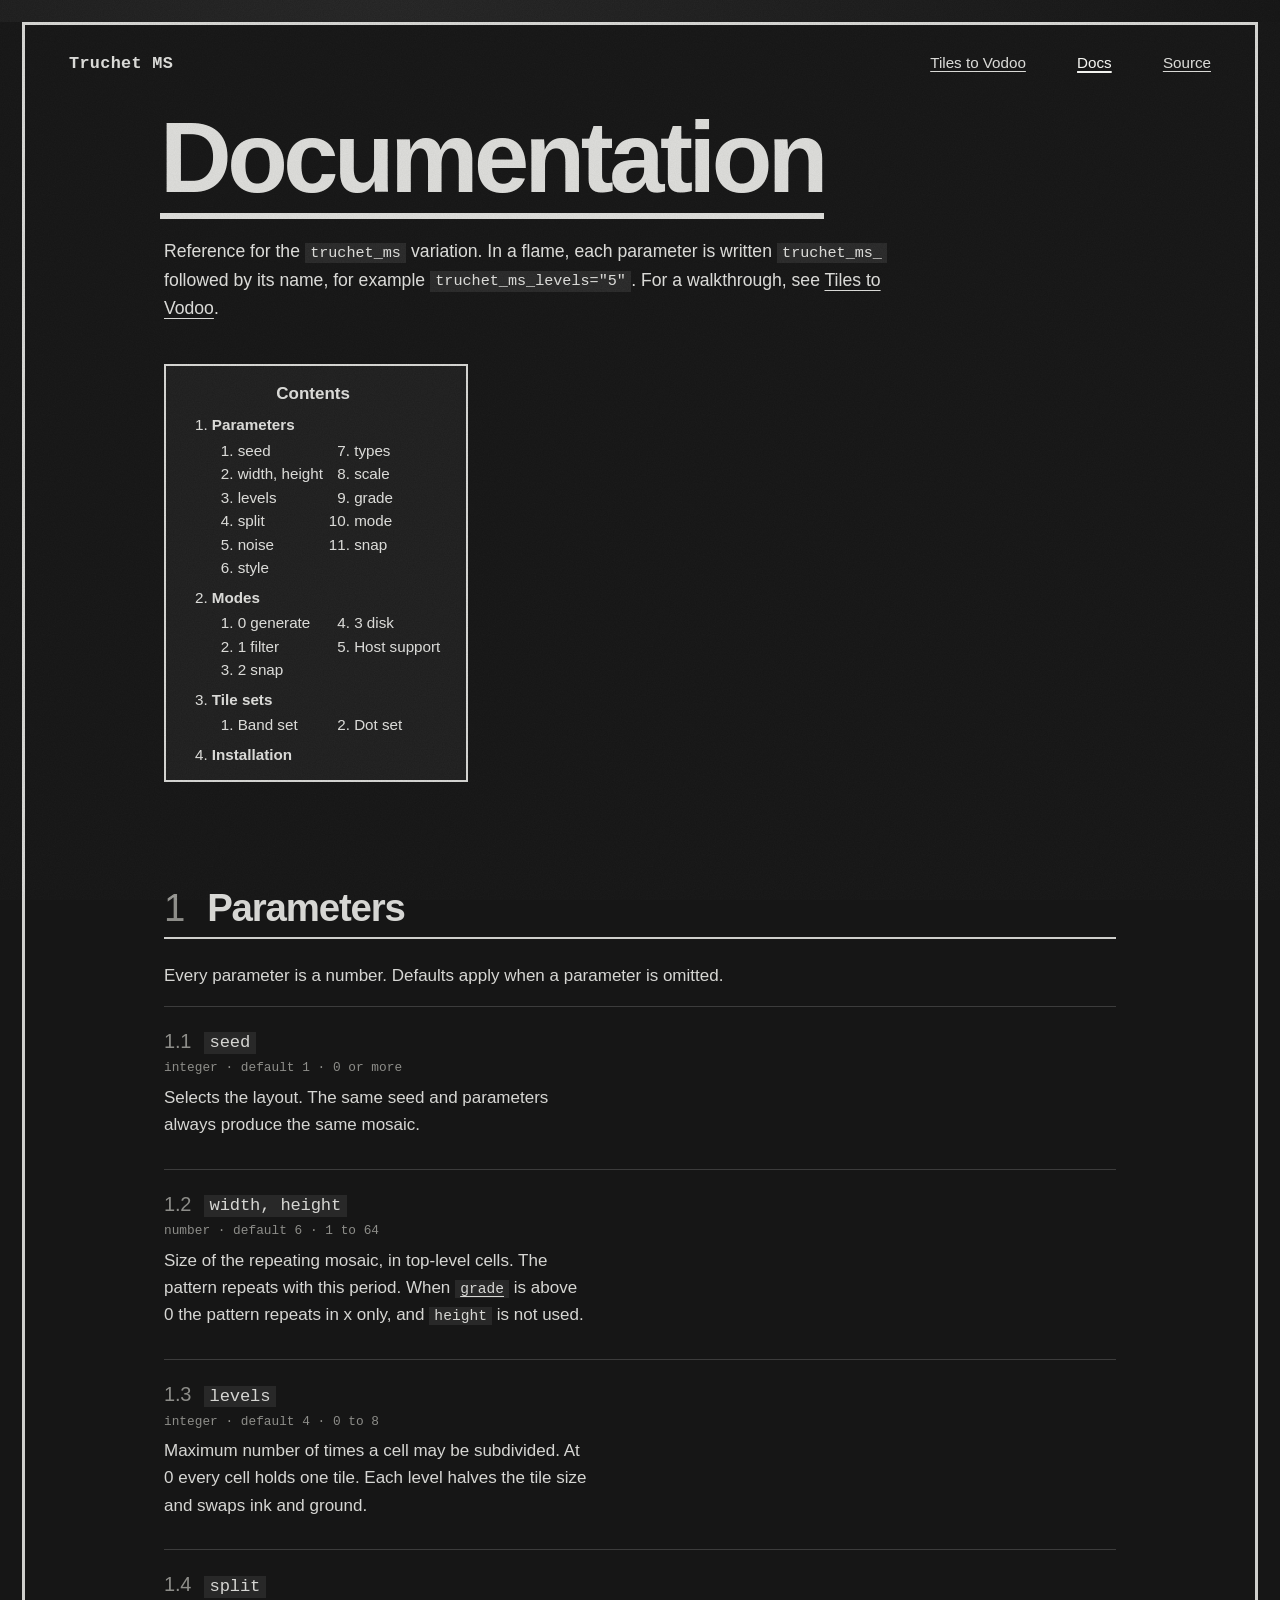
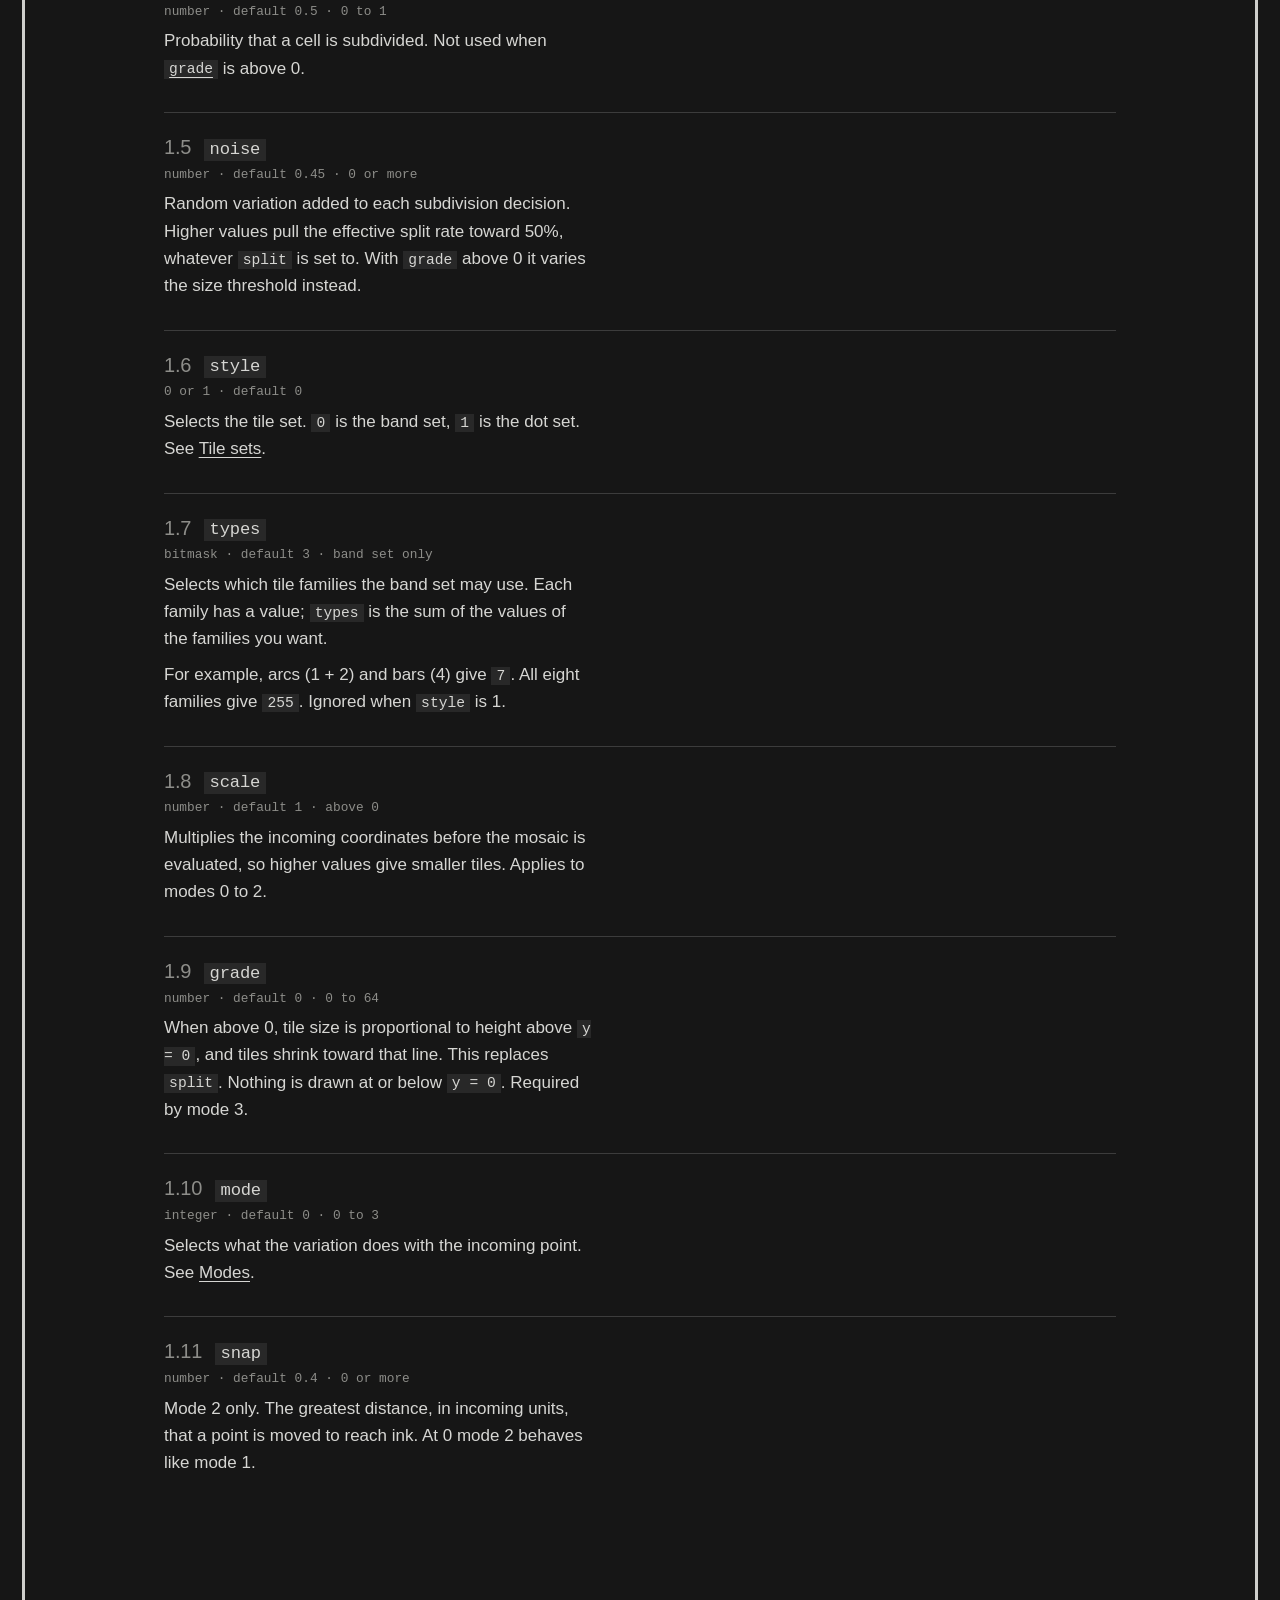
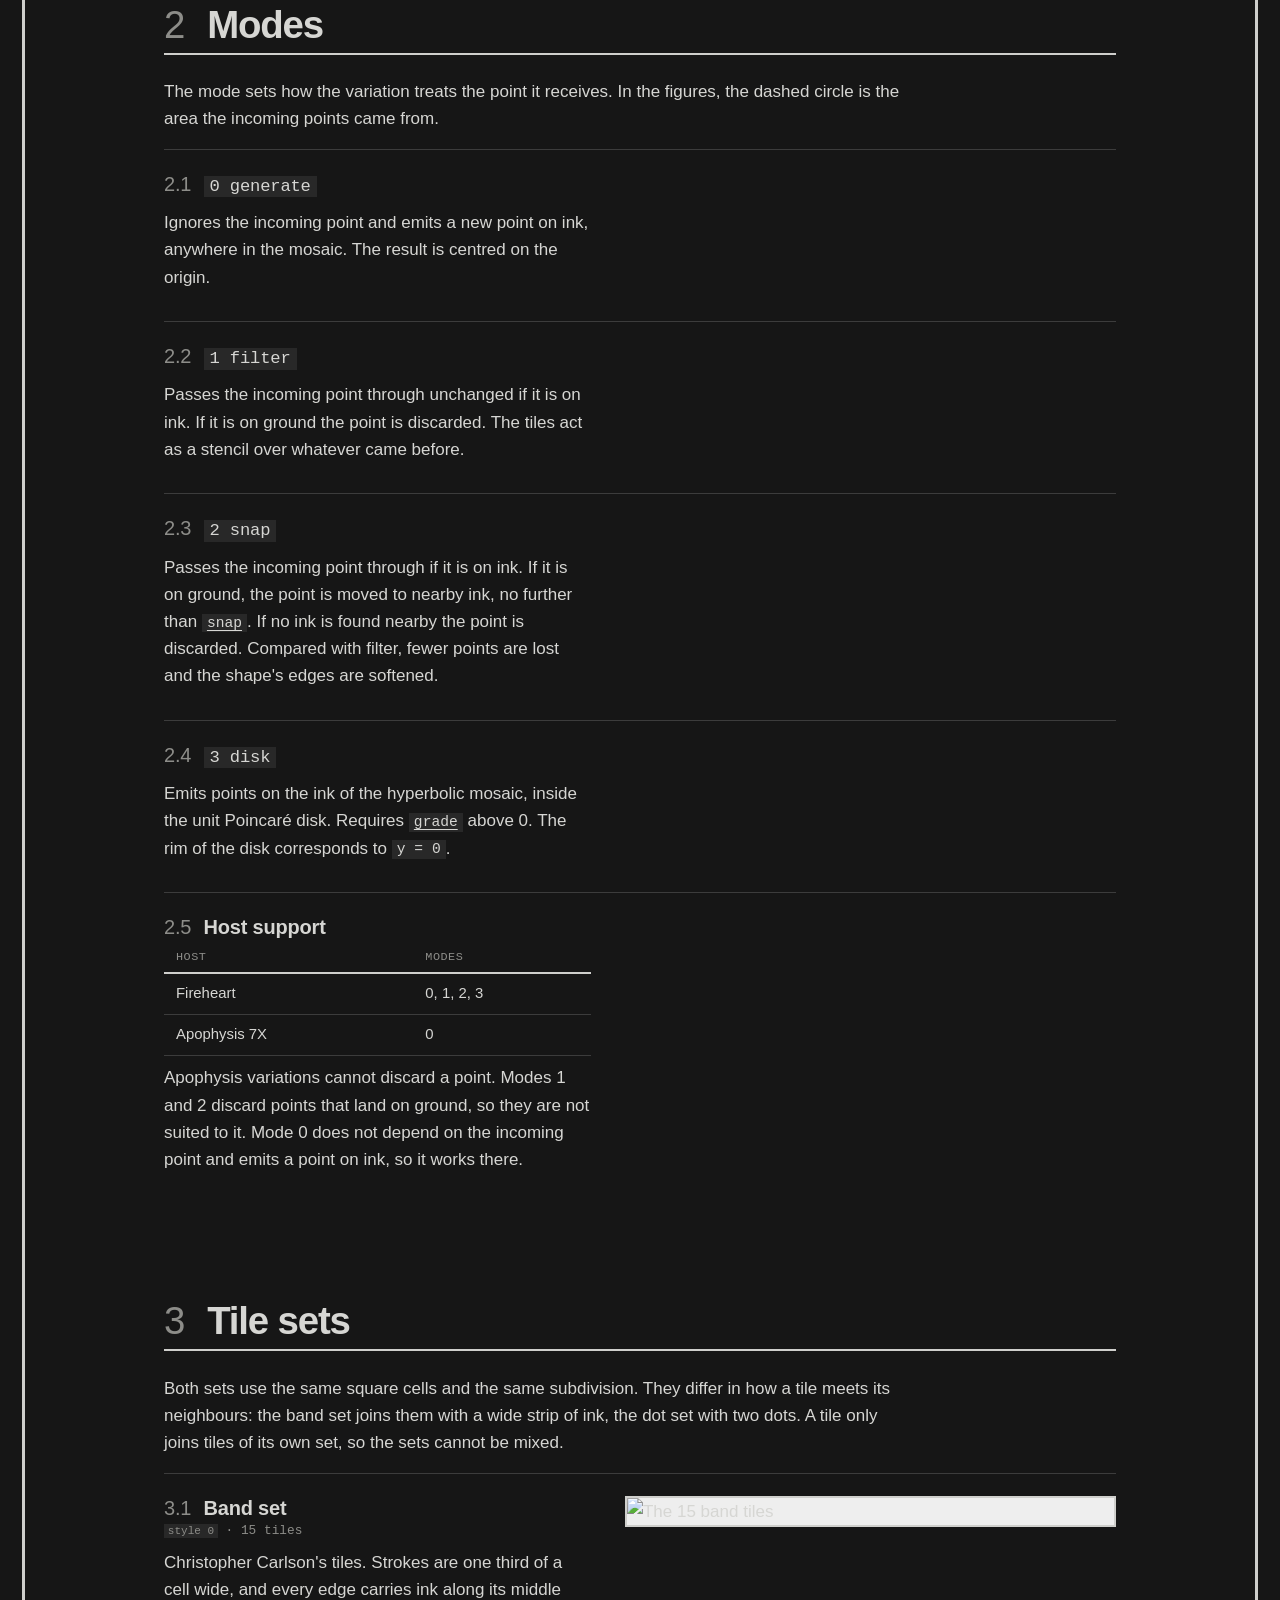
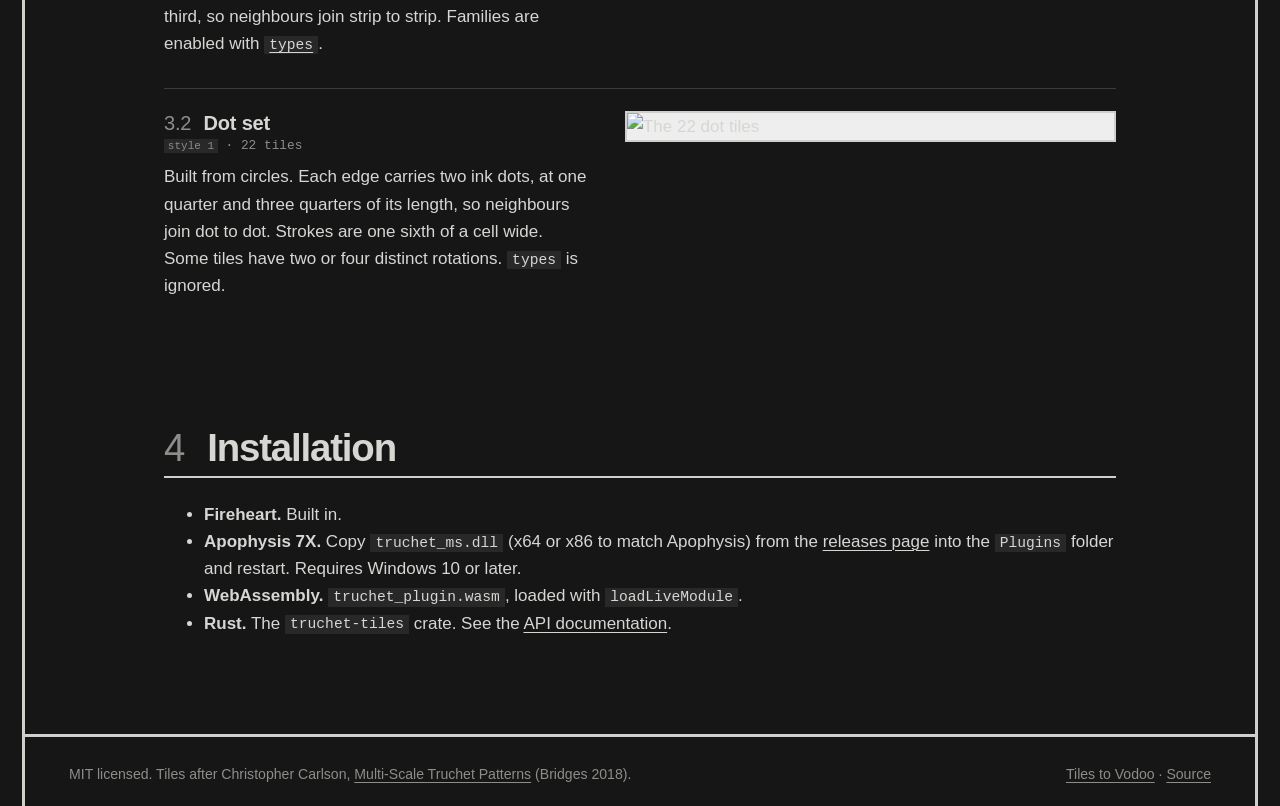
==== docs/reference.html @ 9779c8a2 "docs: add the documentation site A landing page that builds the Vodoo flame from one tile up with in" ====
<!doctype html>
<html lang="en">
<head>
<meta charset="utf-8">
<meta name="viewport" content="width=device-width, initial-scale=1">
<title>Docs — truchet_ms</title>
<meta name="description" content="Reference for the truchet_ms variation: parameters, modes and tile sets.">
<link rel="icon" href="data:image/svg+xml,%3Csvg xmlns=%27http://www.w3.org/2000/svg%27 viewBox=%270 0 32 32%27%3E%3Crect width=%2732%27 height=%2732%27 fill=%27%23161616%27/%3E%3Ccircle cx=%270%27 cy=%270%27 r=%2716%27 fill=%27none%27 stroke=%27%23ddd%27 stroke-width=%278%27/%3E%3Ccircle cx=%2732%27 cy=%2732%27 r=%2716%27 fill=%27none%27 stroke=%27%23ddd%27 stroke-width=%278%27/%3E%3C/svg%3E">
<link rel="stylesheet" href="assets/site.css">
</head>
<body>
<div class="frame">
  <header class="bar">
    <a class="logo" href="./">Truchet MS</a>
    <nav>
      <a href="./">Tiles to Vodoo</a>
      <a href="reference.html" aria-current="page">Docs</a>
      <a href="__REPO_URL__">Source</a>
    </nav>
  </header>

  <article class="doc">
    <h1 class="huge">Documentation</h1>
    <p class="lead">Reference for the <code>truchet_ms</code> variation. In a flame, each parameter is written <code>truchet_ms_</code> followed by its name, for example <code>truchet_ms_levels="5"</code>. For a walkthrough, see <a href="./">Tiles to Vodoo</a>.</p>

    <nav class="contents" aria-label="Contents">
      <div class="ctitle">Contents</div>
      <ol>
        <li><a href="#parameters">Parameters</a>
          <ol>
            <li><a href="#p-seed">seed</a></li>
            <li><a href="#p-size">width, height</a></li>
            <li><a href="#p-levels">levels</a></li>
            <li><a href="#p-split">split</a></li>
            <li><a href="#p-noise">noise</a></li>
            <li><a href="#p-style">style</a></li>
            <li><a href="#p-types">types</a></li>
            <li><a href="#p-scale">scale</a></li>
            <li><a href="#p-grade">grade</a></li>
            <li><a href="#p-mode">mode</a></li>
            <li><a href="#p-snap">snap</a></li>
          </ol></li>
        <li><a href="#modes">Modes</a>
          <ol>
            <li><a href="#m-0">0 generate</a></li>
            <li><a href="#m-1">1 filter</a></li>
            <li><a href="#m-2">2 snap</a></li>
            <li><a href="#m-3">3 disk</a></li>
            <li><a href="#m-host">Host support</a></li>
          </ol></li>
        <li><a href="#sets">Tile sets</a>
          <ol>
            <li><a href="#s-band">Band set</a></li>
            <li><a href="#s-dot">Dot set</a></li>
          </ol></li>
        <li><a href="#install">Installation</a></li>
      </ol>
    </nav>

    <h2 id="parameters"><span class="n">1</span> Parameters</h2>
    <p>Every parameter is a number. Defaults apply when a parameter is omitted.</p>
      <div class="param" id="p-seed">
        <div class="ptext"><h3><span class="n">1.1</span> <code>seed</code></h3><p class="meta">integer · default 1 · 0 or more</p><p>Selects the layout. The same seed and parameters always produce the same mosaic.</p></div>
        <div class="pfig"><div class="figs" data-demo="seed"></div></div>
      </div>
      <div class="param" id="p-size">
        <div class="ptext"><h3><span class="n">1.2</span> <code>width, height</code></h3><p class="meta">number · default 6 · 1 to 64</p><p>Size of the repeating mosaic, in top-level cells. The pattern repeats with this period. When <a href="#p-grade"><code>grade</code></a> is above 0 the pattern repeats in x only, and <code>height</code> is not used.</p></div>
        <div class="pfig"><div class="figs" data-demo="size"></div></div>
      </div>
      <div class="param" id="p-levels">
        <div class="ptext"><h3><span class="n">1.3</span> <code>levels</code></h3><p class="meta">integer · default 4 · 0 to 8</p><p>Maximum number of times a cell may be subdivided. At 0 every cell holds one tile. Each level halves the tile size and swaps ink and ground.</p></div>
        <div class="pfig"><div class="figs" data-demo="levels"></div></div>
      </div>
      <div class="param" id="p-split">
        <div class="ptext"><h3><span class="n">1.4</span> <code>split</code></h3><p class="meta">number · default 0.5 · 0 to 1</p><p>Probability that a cell is subdivided. Not used when <a href="#p-grade"><code>grade</code></a> is above 0.</p></div>
        <div class="pfig"><div class="figs" data-demo="split"></div></div>
      </div>
      <div class="param" id="p-noise">
        <div class="ptext"><h3><span class="n">1.5</span> <code>noise</code></h3><p class="meta">number · default 0.45 · 0 or more</p><p>Random variation added to each subdivision decision. Higher values pull the effective split rate toward 50%, whatever <code>split</code> is set to. With <code>grade</code> above 0 it varies the size threshold instead.</p></div>
        <div class="pfig"><div class="figs" data-demo="noise"></div></div>
      </div>
      <div class="param" id="p-style">
        <div class="ptext"><h3><span class="n">1.6</span> <code>style</code></h3><p class="meta">0 or 1 · default 0</p><p>Selects the tile set. <code>0</code> is the band set, <code>1</code> is the dot set. See <a href="#sets">Tile sets</a>.</p></div>
        <div class="pfig"><div class="figs" data-demo="style"></div></div>
      </div>
      <div class="param" id="p-types">
        <div class="ptext"><h3><span class="n">1.7</span> <code>types</code></h3><p class="meta">bitmask · default 3 · band set only</p><p>Selects which tile families the band set may use. Each family has a value; <code>types</code> is the sum of the values of the families you want.</p>
        <p>For example, arcs (1 + 2) and bars (4) give <code>7</code>. All eight families give <code>255</code>. Ignored when <code>style</code> is 1.</p></div>
        <div class="pfig"><div data-types></div></div>
      </div>
      <div class="param" id="p-scale">
        <div class="ptext"><h3><span class="n">1.8</span> <code>scale</code></h3><p class="meta">number · default 1 · above 0</p><p>Multiplies the incoming coordinates before the mosaic is evaluated, so higher values give smaller tiles. Applies to modes 0 to 2.</p></div>
        <div class="pfig"><div class="figs" data-demo="scale"></div></div>
      </div>
      <div class="param" id="p-grade">
        <div class="ptext"><h3><span class="n">1.9</span> <code>grade</code></h3><p class="meta">number · default 0 · 0 to 64</p><p>When above 0, tile size is proportional to height above <code>y = 0</code>, and tiles shrink toward that line. This replaces <code>split</code>. Nothing is drawn at or below <code>y = 0</code>. Required by mode 3.</p></div>
        <div class="pfig"><div class="figs" data-demo="grade"></div></div>
      </div>
      <div class="param" id="p-mode">
        <div class="ptext"><h3><span class="n">1.10</span> <code>mode</code></h3><p class="meta">integer · default 0 · 0 to 3</p><p>Selects what the variation does with the incoming point. See <a href="#modes">Modes</a>.</p></div>
        <div class="pfig"></div>
      </div>
      <div class="param" id="p-snap">
        <div class="ptext"><h3><span class="n">1.11</span> <code>snap</code></h3><p class="meta">number · default 0.4 · 0 or more</p><p>Mode 2 only. The greatest distance, in incoming units, that a point is moved to reach ink. At 0 mode 2 behaves like mode 1.</p></div>
        <div class="pfig"><div class="figs"><div data-mode="2" data-snap="0.1" data-caption="snap 0.1"></div><div data-mode="2" data-snap="0.5" data-caption="snap 0.5"></div></div></div>
      </div>

    <h2 id="modes"><span class="n">2</span> Modes</h2>
    <p>The mode sets how the variation treats the point it receives. In the figures, the dashed circle is the area the incoming points came from.</p>
      <div class="param" id="m-0">
        <div class="ptext"><h3><span class="n">2.1</span> <code>0 generate</code></h3><p class="meta"></p><p>Ignores the incoming point and emits a new point on ink, anywhere in the mosaic. The result is centred on the origin.</p></div>
        <div class="pfig"><div class="figs"><div data-mode="0" data-caption="generate"></div></div></div>
      </div>
      <div class="param" id="m-1">
        <div class="ptext"><h3><span class="n">2.2</span> <code>1 filter</code></h3><p class="meta"></p><p>Passes the incoming point through unchanged if it is on ink. If it is on ground the point is discarded. The tiles act as a stencil over whatever came before.</p></div>
        <div class="pfig"><div class="figs"><div data-mode="1" data-caption="filter"></div></div></div>
      </div>
      <div class="param" id="m-2">
        <div class="ptext"><h3><span class="n">2.3</span> <code>2 snap</code></h3><p class="meta"></p><p>Passes the incoming point through if it is on ink. If it is on ground, the point is moved to nearby ink, no further than <a href="#p-snap"><code>snap</code></a>. If no ink is found nearby the point is discarded. Compared with filter, fewer points are lost and the shape's edges are softened.</p></div>
        <div class="pfig"><div class="figs"><div data-mode="2" data-snap="0.4" data-caption="snap"></div></div></div>
      </div>
      <div class="param" id="m-3">
        <div class="ptext"><h3><span class="n">2.4</span> <code>3 disk</code></h3><p class="meta"></p><p>Emits points on the ink of the hyperbolic mosaic, inside the unit Poincar&eacute; disk. Requires <a href="#p-grade"><code>grade</code></a> above 0. The rim of the disk corresponds to <code>y = 0</code>.</p></div>
        <div class="pfig"><div class="figs"><div data-mode="3" data-caption="disk"></div></div></div>
      </div>
      <div class="param" id="m-host">
        <div class="ptext"><h3><span class="n">2.5</span> Host support</h3>
        <div class="tw"><table>
          <tr><th>Host</th><th>Modes</th></tr>
          <tr><td>Fireheart</td><td>0, 1, 2, 3</td></tr>
          <tr><td>Apophysis 7X</td><td>0</td></tr>
        </table></div>
        <p>Apophysis variations cannot discard a point. Modes 1 and 2 discard points that land on ground, so they are not suited to it. Mode 0 does not depend on the incoming point and emits a point on ink, so it works there.</p></div>
        <div class="pfig"></div>
      </div>

    <h2 id="sets"><span class="n">3</span> Tile sets</h2>
    <p>Both sets use the same square cells and the same subdivision. They differ in how a tile meets its neighbours: the band set joins them with a wide strip of ink, the dot set with two dots. A tile only joins tiles of its own set, so the sets cannot be mixed.</p>
      <div class="param" id="s-band">
        <div class="ptext"><h3><span class="n">3.1</span> Band set</h3><p class="meta"><code>style 0</code> · 15 tiles</p>
        <p>Christopher Carlson's tiles. Strokes are one third of a cell wide, and every edge carries ink along its middle third, so neighbours join strip to strip. Families are enabled with <a href="#p-types"><code>types</code></a>.</p></div>
        <div class="pfig"><img src="assets/square-tiles.png" alt="The 15 band tiles" class="sheet"></div>
      </div>
      <div class="param" id="s-dot">
        <div class="ptext"><h3><span class="n">3.2</span> Dot set</h3><p class="meta"><code>style 1</code> · 22 tiles</p>
        <p>Built from circles. Each edge carries two ink dots, at one quarter and three quarters of its length, so neighbours join dot to dot. Strokes are one sixth of a cell wide. Some tiles have two or four distinct rotations. <code>types</code> is ignored.</p></div>
        <div class="pfig"><img src="assets/round-tiles.png" alt="The 22 dot tiles" class="sheet"></div>
      </div>

    <h2 id="install"><span class="n">4</span> Installation</h2>
    <ul>
      <li><b>Fireheart.</b> Built in.</li>
      <li><b>Apophysis 7X.</b> Copy <code>truchet_ms.dll</code> (x64 or x86 to match Apophysis) from the <a href="__REPO_URL__/releases">releases page</a> into the <code>Plugins</code> folder and restart. Requires Windows 10 or later.</li>
      <li><b>WebAssembly.</b> <code>truchet_plugin.wasm</code>, loaded with <code>loadLiveModule</code>.</li>
      <li><b>Rust.</b> The <code>truchet-tiles</code> crate. See the <a href="api/">API documentation</a>.</li>
    </ul>
  </article>
  <footer class="foot"><span>MIT licensed. Tiles after Christopher Carlson, <a href="https://archive.bridgesmathart.org/2018/bridges2018-39.pdf">Multi-Scale Truchet Patterns</a> (Bridges 2018).</span><span><a href="./">Tiles to Vodoo</a> &middot; <a href="__REPO_URL__">Source</a></span></footer>
</div>
<script src="assets/truchet.js"></script>
<script src="assets/docs.js"></script>
</body>
</html>
---- docs/assets/site.css ----
/* Monochrome, grain, hard frames. */
:root{--ink:#d6d6d3;--paper:#161616;--mid:#222;--dim:#8d8d89;--line:#cfcfcc;--hot:#f2f2ee;--mono:ui-monospace,"SF Mono",Menlo,Consolas,monospace}
*{box-sizing:border-box}
html{scroll-behavior:smooth;background:var(--paper)}
body{margin:0;background:var(--paper);color:var(--ink);font:400 17px/1.6 "Helvetica Neue",Helvetica,Arial,"Segoe UI",system-ui,sans-serif;-webkit-font-smoothing:antialiased}
/* the grain: fixed, over everything, doesn't catch clicks */
body::before{content:"";position:fixed;inset:0;z-index:100;pointer-events:none;opacity:.55;mix-blend-mode:overlay;
 background-image:url("data:image/svg+xml;utf8,<svg xmlns='http://www.w3.org/2000/svg' width='220' height='220'><filter id='n'><feTurbulence type='fractalNoise' baseFrequency='.85' numOctaves='3' stitchTiles='stitch'/><feColorMatrix values='0 0 0 0 .5  0 0 0 0 .5  0 0 0 0 .5  0 0 0 1.1 -.25'/></filter><rect width='100%' height='100%' filter='url(%23n)'/></svg>")}
body::after{content:"";position:fixed;inset:0;z-index:-1;background:radial-gradient(120% 90% at 30% 0%,#242424,#121212 70%)}
a{color:inherit;text-underline-offset:.2em;text-decoration-thickness:1px}
a:hover{color:var(--hot)}
::selection{background:var(--ink);color:var(--paper)}
.wrap{max-width:1180px;margin:0 auto;padding:0 28px}
.frame{border:3px solid var(--line);margin:22px;position:relative}
@media(max-width:700px){.frame{margin:8px;border-width:2px}.wrap{padding:0 14px}}
/* top bar */
.bar{display:flex;align-items:center;justify-content:space-between;gap:20px;padding:26px 44px;flex-wrap:wrap}
.logo{font:700 1.05rem var(--mono);letter-spacing:.02em;text-decoration:none}
.logo b{font-weight:400;color:var(--dim)}
.bar nav{display:flex;gap:clamp(16px,4vw,54px);flex-wrap:wrap;font-size:.95rem}
.bar nav a[aria-current]{color:var(--hot);text-decoration-thickness:2px}
/* type */
h1,h2,h3{font-weight:800;letter-spacing:-.045em;line-height:.95;margin:0}
.huge{font-size:clamp(2.8rem,8vw,6.2rem);padding-bottom:.08em;border-bottom:.07em solid currentColor;display:inline-block;margin-left:-.04em}
h2{font-size:clamp(2.2rem,6vw,4.6rem);display:inline-block;border-bottom:.08em solid currentColor;padding-bottom:.1em}
h3{font-size:1.5rem;letter-spacing:-.03em;margin:2.2rem 0 .6rem}
.sub{font-size:.9rem;color:var(--dim);margin:.55rem 0 0}
.sub::before{content:"("}.sub::after{content:")"}
.lede{font-size:clamp(1.15rem,2vw,1.5rem);max-width:34em;line-height:1.4;letter-spacing:-.01em}
p{max-width:44em}
code,pre{font:.86em/1.55 var(--mono)}
code{background:#ffffff14;padding:.08em .35em}
pre{border:1px solid #ffffff30;padding:16px 18px;overflow:auto;background:#0e0e0e99;position:relative;max-width:100%}
pre code{background:none;padding:0}
/* hero */
.hero{position:relative;display:grid;grid-template-columns:1.1fr .9fr;min-height:min(86vh,820px);overflow:hidden;isolation:isolate}
.hero .left{padding:20px 44px 44px;display:flex;flex-direction:column;justify-content:space-between;gap:28px;position:relative;z-index:2}
.hero .art{position:relative}
.hero .art img{position:absolute;inset:0;width:100%;height:100%;object-fit:cover;filter:grayscale(1) contrast(1.05)}
.band{position:absolute;top:0;bottom:0;left:56%;width:24%;background:#cfcfcb;mix-blend-mode:difference;z-index:3;pointer-events:none}
.count{display:flex;gap:.3em;font:800 clamp(2.6rem,6.5vw,5.2rem)/1 "Helvetica Neue",Helvetica,Arial,sans-serif;letter-spacing:-.05em;font-variant-numeric:tabular-nums}
.count span{display:flex;flex-direction:column}.count u{text-decoration:none;border-bottom:.07em solid currentColor;padding-bottom:.02em}
.count span+span::before{content:none}
.count small{font:400 .26em/1.2 "Helvetica Neue",Helvetica,Arial,sans-serif;letter-spacing:0;margin-top:.7em;white-space:nowrap}
.count i{font-style:normal;align-self:flex-start}
.scroll{font-size:.9rem;display:flex;gap:10px;align-items:center;text-decoration:none}
@media(max-width:860px){.hero{grid-template-columns:1fr}.hero .art{min-height:360px}.band{left:60%;width:18%}.hero .left{padding:10px 22px 30px}.bar{padding:18px 22px}}
/* sections */
.sec{padding:80px 44px 70px;border-top:3px solid var(--line)}
.sec>.num{font:400 .85rem var(--mono);color:var(--dim);display:block;margin-bottom:14px}
.two{display:grid;grid-template-columns:minmax(0,.9fr) minmax(0,1.1fr);gap:44px;align-items:start;margin-top:34px}
@media(max-width:900px){.two{grid-template-columns:1fr}.sec{padding:56px 20px 50px}}
.say p{margin:.8em 0}
.say .when{border-left:3px solid var(--line);padding-left:14px;margin:1.1em 0;font-size:.98rem}
.say .when b{font-weight:700;color:var(--hot)}
/* widget shell */
.w{border:2px solid var(--line);background:#0c0c0ccc}
.w .cv{display:block;width:100%;height:auto;image-rendering:auto;background:#101010}
.w .row{display:flex;flex-wrap:wrap;gap:10px 18px;align-items:center;padding:12px 14px;border-top:2px solid var(--line);font-size:.86rem}
.w label{display:flex;align-items:center;gap:8px;white-space:nowrap}
.w label output{font:.82rem var(--mono);color:var(--dim);min-width:3.2em}
.w .readout{font:.84rem/1.7 var(--mono);padding:12px 14px;border-top:2px solid var(--line);color:var(--ink)}
.w .readout b{color:var(--hot);font-weight:700}
input[type=range]{accent-color:#e8e8e4;width:130px;height:18px}
button,.btn,select{font:600 .84rem "Helvetica Neue",Helvetica,Arial,sans-serif;background:transparent;color:var(--ink);border:2px solid var(--line);padding:6px 14px;cursor:pointer;text-decoration:none;display:inline-block;border-radius:0}
button:hover,.btn:hover{background:var(--ink);color:var(--paper)}
button[aria-pressed=true],.seg button.on{background:var(--ink);color:var(--paper)}
select{padding:5px 8px;background:#111}
.seg{display:inline-flex}.seg button+button{border-left:0}
.pick{display:grid;grid-template-columns:repeat(auto-fill,minmax(46px,1fr));gap:6px;padding:12px 14px;border-top:2px solid var(--line)}
.pick canvas{width:100%;aspect-ratio:1;border:2px solid transparent;cursor:pointer;background:#101010}
.pick canvas.on{border-color:var(--hot)}
.strip{display:grid;grid-template-columns:repeat(4,1fr);gap:0;border-top:2px solid var(--line)}
.strip figure{margin:0;border-right:2px solid var(--line);position:relative}
.strip figure:last-child{border-right:0}
.strip canvas{display:block;width:100%}
.strip figcaption{position:absolute;left:6px;bottom:4px;font:.72rem var(--mono);color:var(--dim)}
.note{font-size:.88rem;color:var(--dim)}
/* examples */
.cards{display:grid;grid-template-columns:repeat(auto-fill,minmax(min(420px,100%),1fr));gap:30px;margin-top:40px}
.card{border:2px solid var(--line);background:#0c0c0ccc;display:flex;flex-direction:column}
.card h3{margin:0;padding:16px 18px 2px;font-size:1.7rem}
.card p{padding:0 18px;margin:.3em 0 14px;font-size:.95rem;color:#bdbdb9}
.card .acts{display:flex;gap:8px;flex-wrap:wrap;padding:14px 18px;border-top:2px solid var(--line);margin-top:auto}
fh-flame{display:block;position:relative;aspect-ratio:1;background:#0a0a0a;border-top:2px solid var(--line);overflow:hidden}
fh-flame img,fh-flame iframe{position:absolute;inset:0;width:100%;height:100%;border:0;object-fit:cover}
fh-flame .go{position:absolute;left:12px;bottom:12px;background:var(--paper)}
fh-flame .state{position:absolute;right:12px;bottom:14px;font:.72rem var(--mono);color:#fff;mix-blend-mode:difference}
/* docs */
.docs{display:grid;grid-template-columns:230px minmax(0,1fr);gap:48px;padding:50px 44px 70px;border-top:3px solid var(--line)}
.toc{position:sticky;top:20px;align-self:start;font-size:.92rem;display:flex;flex-direction:column;gap:7px}
.toc b{font:.78rem var(--mono);color:var(--dim);font-weight:400;margin:12px 0 2px}
.toc a{text-decoration:none;color:#bdbdb9}.toc a:hover{color:var(--hot);text-decoration:underline}
.docs section{padding-top:8px;margin-bottom:56px}
.docs h2{font-size:clamp(1.9rem,4vw,3rem);margin-bottom:.4em}
.docs table{border-collapse:collapse;width:100%;font-size:.93rem;margin:1em 0}
.docs th,.docs td{text-align:left;padding:9px 12px;border-bottom:1px solid #ffffff2a;vertical-align:top}
.docs th{font:.76rem var(--mono);color:var(--dim);font-weight:400;border-bottom:2px solid var(--line);text-transform:uppercase;letter-spacing:.04em}
.docs td:first-child{white-space:nowrap}
.tw{overflow-x:auto}
.callout{border:2px solid var(--line);padding:14px 18px;margin:1.4em 0;background:#ffffff0a;max-width:46em}
.callout b{color:var(--hot)}
.copy{position:absolute;top:8px;right:8px;padding:3px 10px;font-size:.74rem}
@media(max-width:900px){.docs{grid-template-columns:1fr;padding:34px 20px}.toc{position:static;flex-direction:row;flex-wrap:wrap;gap:6px 16px}.toc b{display:none}}
footer.foot{display:flex;justify-content:space-between;gap:20px;flex-wrap:wrap;padding:26px 44px;border-top:3px solid var(--line);font-size:.88rem;color:var(--dim)}
@media(prefers-reduced-motion:reduce){html{scroll-behavior:auto}}

.say{position:sticky;top:28px}@media(max-width:900px){.say{position:static}}
.w{max-width:640px;justify-self:end;width:100%}
#s1 .w .cv:first-child{max-width:420px;margin:0 auto}

.intro{padding:34px 44px 56px}
.intro .huge{margin-top:6px}
.intro p{font-size:1.12rem;max-width:40em}
@media(max-width:900px){.intro{padding:24px 20px 40px}}
.snip{margin:0;border:0;border-top:2px solid var(--line);background:#0a0a0a;max-height:300px}
.w .snip .copy{top:6px;right:6px}
.xaos{border-collapse:collapse;width:100%;font-size:.9rem}
.xaos th{font:.72rem var(--mono);color:var(--dim);font-weight:400;text-transform:uppercase;letter-spacing:.04em;text-align:left;padding:10px 12px;border-bottom:2px solid var(--line)}
.xaos td{padding:10px 12px;border-bottom:1px solid #ffffff26;vertical-align:top}
.xaos td:first-child{min-width:150px}
.xaos .note{margin:.15em 0 0;font-size:.8rem;line-height:1.35}
.pct{display:inline-block;margin:0 14px 4px 0;white-space:nowrap}
.pct b{font-weight:700;color:var(--hot)}
.result{margin:40px 0 0;border:2px solid var(--line);background:#05070c;max-width:760px}
.result img{display:block;width:100%;height:auto}
.result figcaption{padding:10px 14px;border-top:2px solid var(--line);font-size:.86rem;color:var(--dim)}
.steps{counter-reset:s;list-style:none;padding:0;margin:1.2em 0;max-width:44em}
.steps li{counter-increment:s;position:relative;padding:0 0 .9em 2.6em}
.steps li::before{content:counter(s);position:absolute;left:0;top:.05em;width:1.7em;height:1.7em;border:2px solid var(--line);text-align:center;font:700 .8rem/1.5em var(--mono)}
.wide{max-width:none!important;justify-self:stretch!important}
.stack{margin-top:34px}
.snip{padding-top:38px}
.two>*{min-width:0}
@media(max-width:900px){.two{grid-template-columns:minmax(0,1fr)}.w{justify-self:stretch}}
.w{overflow-x:auto}

.route-w{padding:14px;background:#0c0c0ccc}.route{display:block;width:100%;height:auto}

/* reference page */
.doc{max-width:1040px;margin:0 auto;padding:10px 44px 80px}
.doc .lead{font-size:1.1rem;max-width:42em}
.doc h2{display:block;border:0;border-bottom:2px solid var(--line);padding:0 0 .25em;margin:2.6em 0 .6em;font-size:clamp(1.7rem,4vw,2.4rem);letter-spacing:-.03em}
.doc h2 .n,.doc h3 .n{color:var(--dim);font-weight:400;margin-right:.35em}
.doc h3{margin:0 0 .15em;font-size:1.25rem;letter-spacing:-.01em;line-height:1.2}
.doc code{overflow-wrap:anywhere}
.contents{display:inline-block;border:2px solid var(--line);background:#ffffff0a;padding:14px 26px 14px 20px;margin:1.4em 0 .5em;max-width:100%}
.contents .ctitle{font-weight:700;text-align:center;margin-bottom:.4em}
.contents ol{margin:0;padding-left:1.7em;line-height:1.55;font-size:.95rem}
.contents>ol>li>a{font-weight:600}
.contents ol ol{columns:2;column-gap:2em;margin:.1em 0 .4em}
.contents a{text-decoration:none}.contents a:hover{text-decoration:underline}
.param{display:grid;grid-template-columns:minmax(0,1fr) minmax(0,1.15fr);gap:20px 34px;padding:22px 0;border-top:1px solid #ffffff2a;align-items:start}
.param .meta{font:.8rem var(--mono);color:var(--dim);margin:.1em 0 .6em}
.param p{margin:.5em 0}
.pfig{min-width:0}
.figs{display:flex;gap:10px;flex-wrap:wrap}
.figs figure{margin:0;flex:1 1 90px;max-width:170px;min-width:0}
.figs canvas{display:block;width:100%;height:auto;border:2px solid var(--line);background:#101010}
.figs figcaption{font:.74rem var(--mono);color:var(--dim);margin-top:5px}
.figs>div{flex:1 1 150px;max-width:230px;min-width:0}
.sheet{display:block;max-width:100%;height:auto;background:#eee;border:2px solid var(--line)}
.doc .tw{overflow-x:auto;max-width:100%}
.doc table{border-collapse:collapse;width:100%;font-size:.93rem}
.doc th,.doc td{text-align:left;padding:8px 12px;border-bottom:1px solid #ffffff2a;vertical-align:top}
.doc th{font:.74rem var(--mono);color:var(--dim);font-weight:400;border-bottom:2px solid var(--line);text-transform:uppercase;letter-spacing:.04em}
.doc pre{white-space:pre-wrap;overflow-wrap:anywhere}
.typesbox{display:grid;gap:14px;min-width:0}
.bitgrid{display:grid;grid-template-columns:repeat(2,minmax(0,1fr));gap:8px}
.bit{display:flex;align-items:center;gap:8px;border:2px solid var(--line);padding:6px 8px;cursor:pointer;flex-wrap:wrap;min-width:0}
.bit:has(input:checked){background:#ffffff14}
.bit b{min-width:3.4em}.bit code{margin-right:auto}
.thumbs{display:flex;gap:3px}.thumbs canvas{width:30px;height:30px;display:block}
.typesout{display:flex;align-items:center;gap:14px;flex-wrap:wrap;border:2px solid var(--line);padding:10px 12px}
.typesout .lbl{font:.8rem var(--mono);color:var(--dim)}
.bigsum{font:800 2.2rem/1 "Helvetica Neue",Helvetica,Arial,sans-serif}
.typesout .eq{font:.8rem var(--mono);color:var(--dim);flex:1 1 140px}
.typesout canvas{width:100%;max-width:240px;height:auto;border:2px solid var(--line)}
[data-tiles]{display:flex;gap:6px;flex-wrap:wrap}
@media(max-width:820px){.doc{padding:10px 18px 60px}.param{grid-template-columns:minmax(0,1fr)}.contents ol ol{columns:1}.contents{display:block}}

fireheart-viewer{display:block;max-width:100%;margin:0 auto}
.ex{display:grid;grid-template-columns:repeat(auto-fit,minmax(min(100%,230px),1fr));gap:14px;margin-top:18px}.ex figure{margin:0;border:2px solid var(--line);min-width:0}.ex figcaption{padding:8px 10px;font-size:.82rem;color:var(--dim);border-top:2px solid var(--line)}
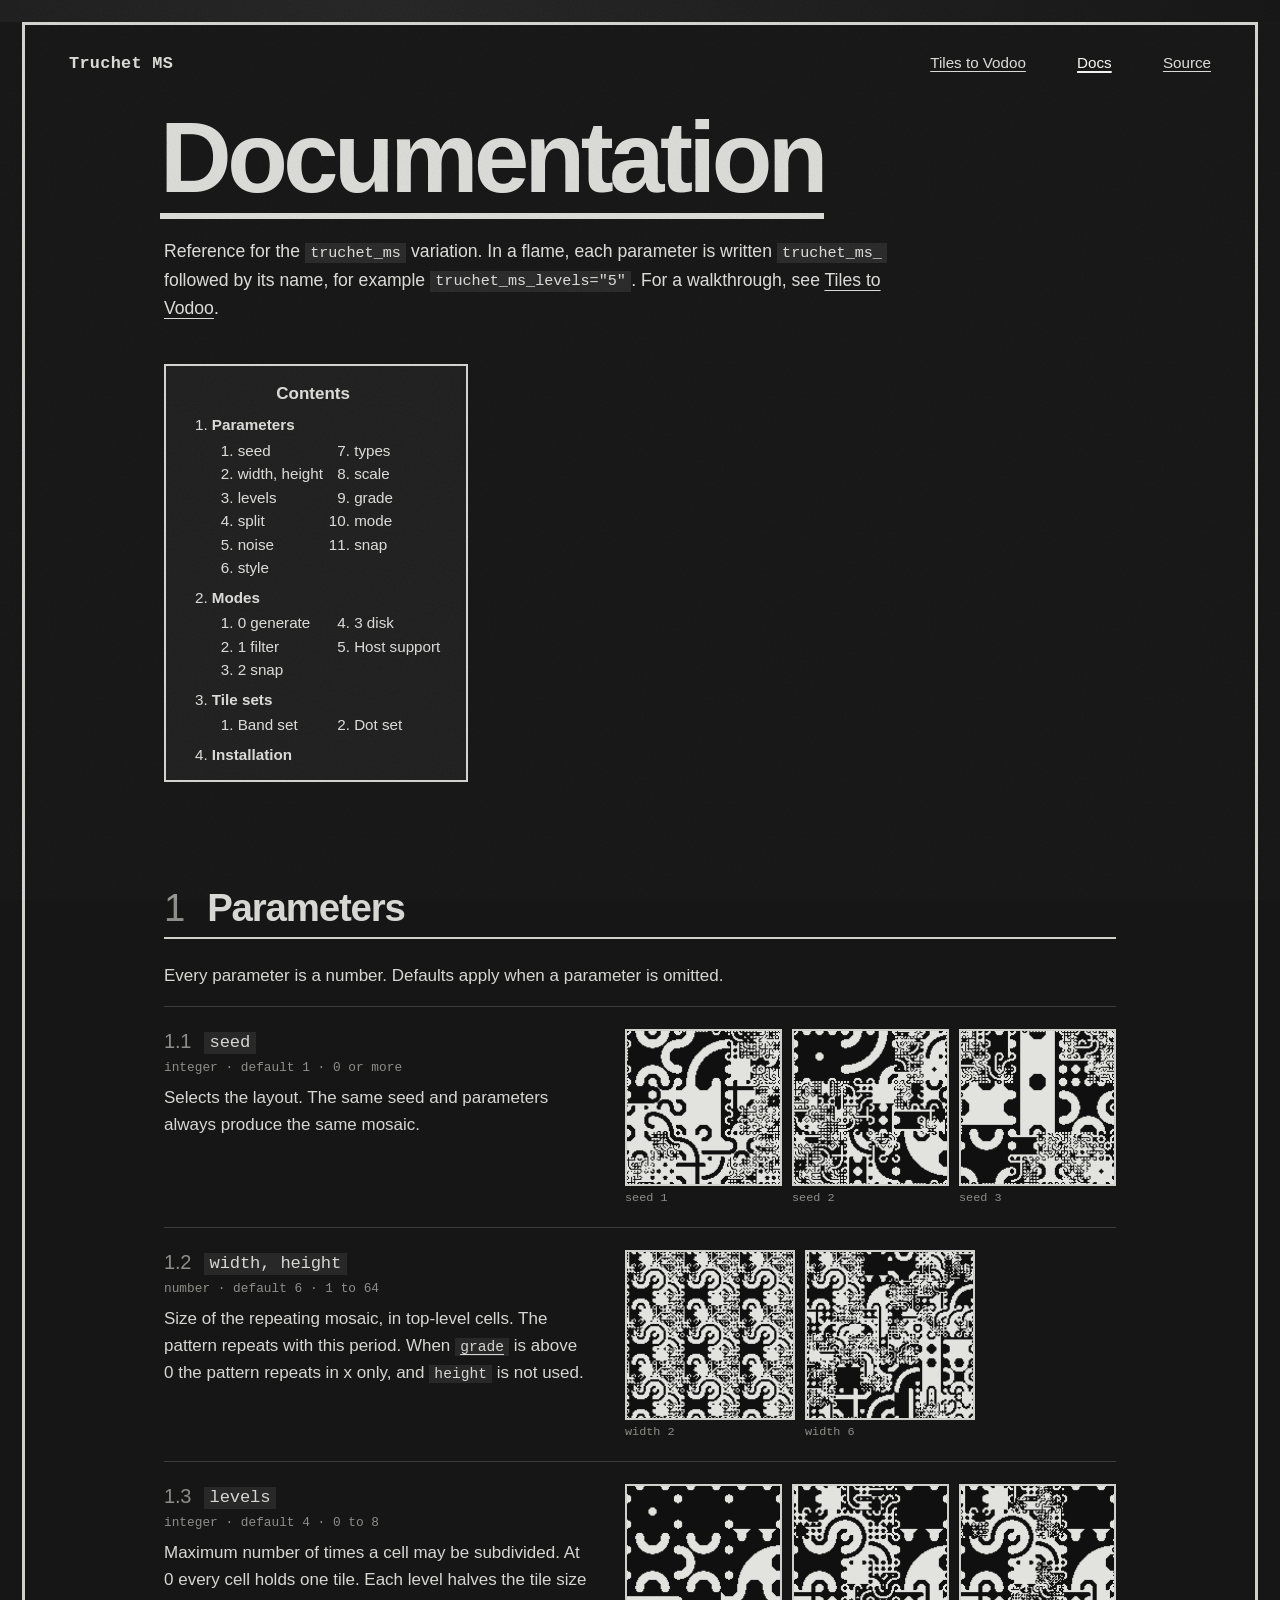
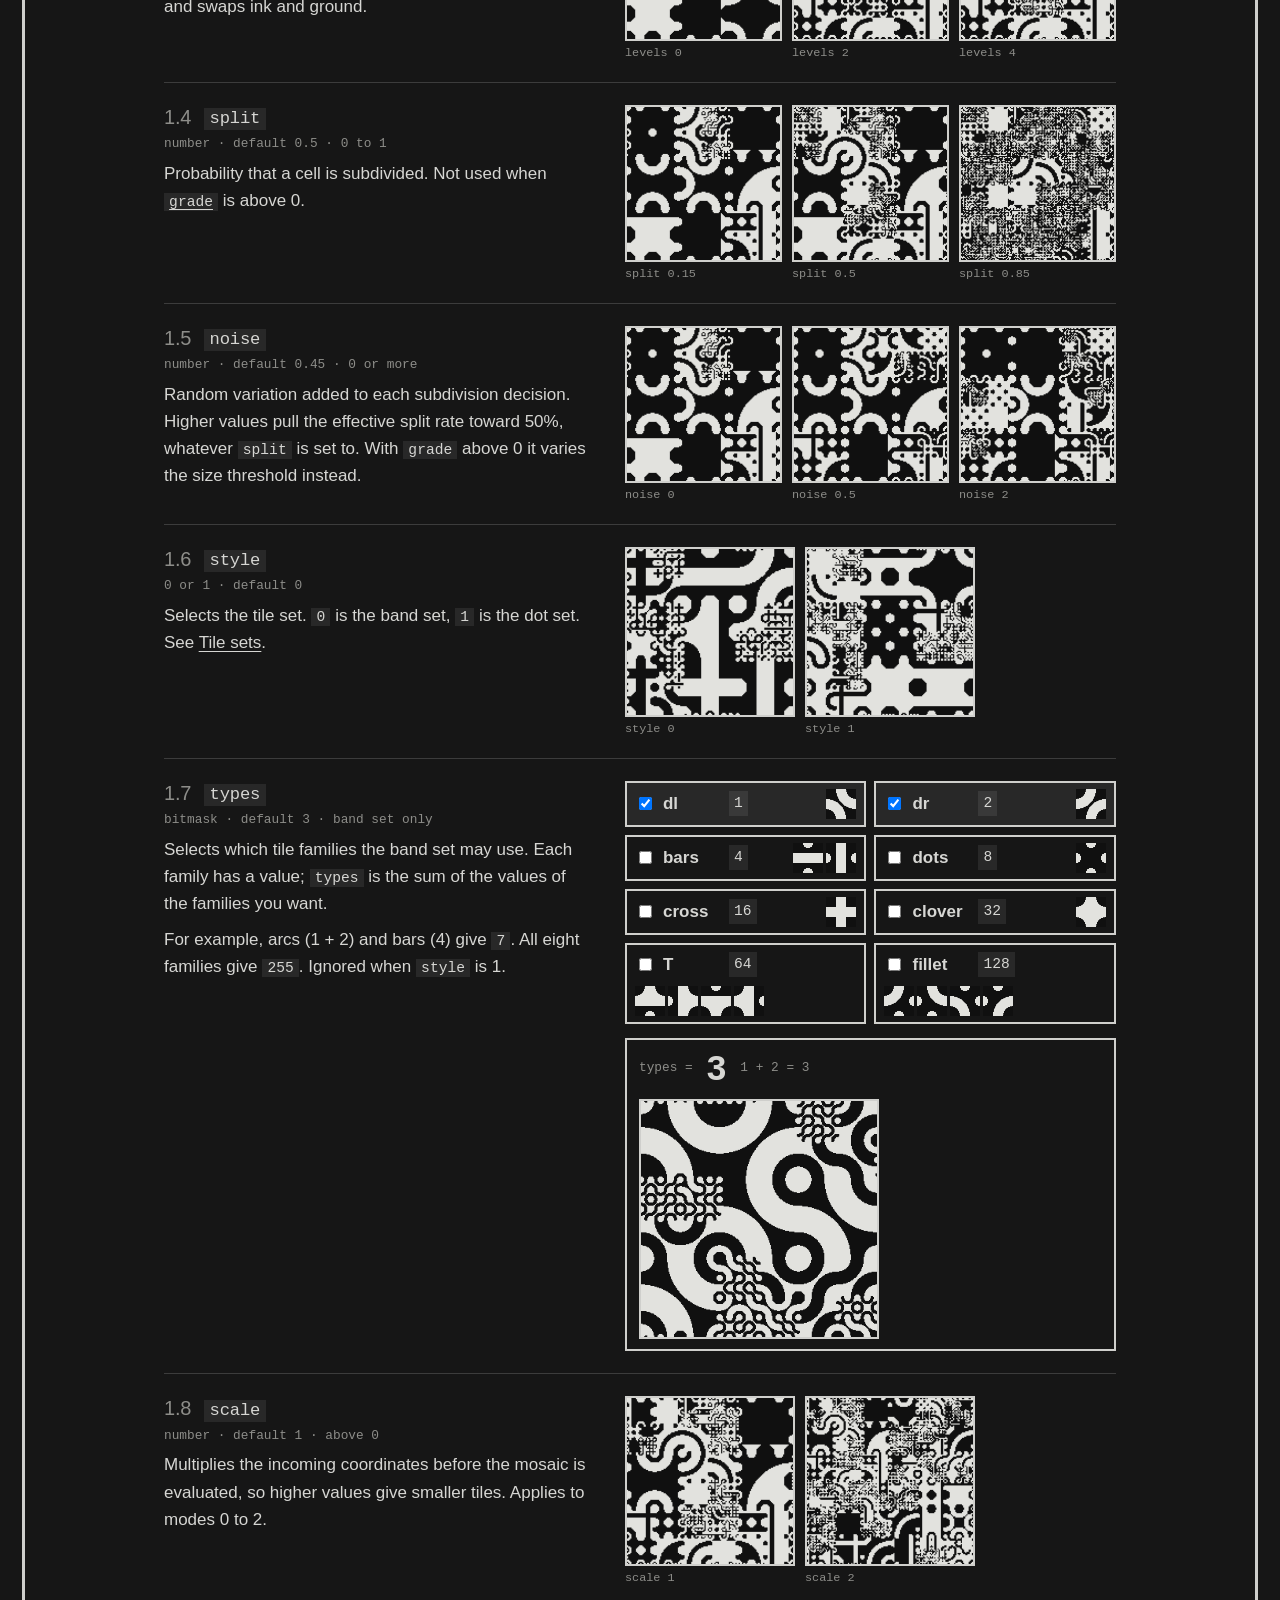
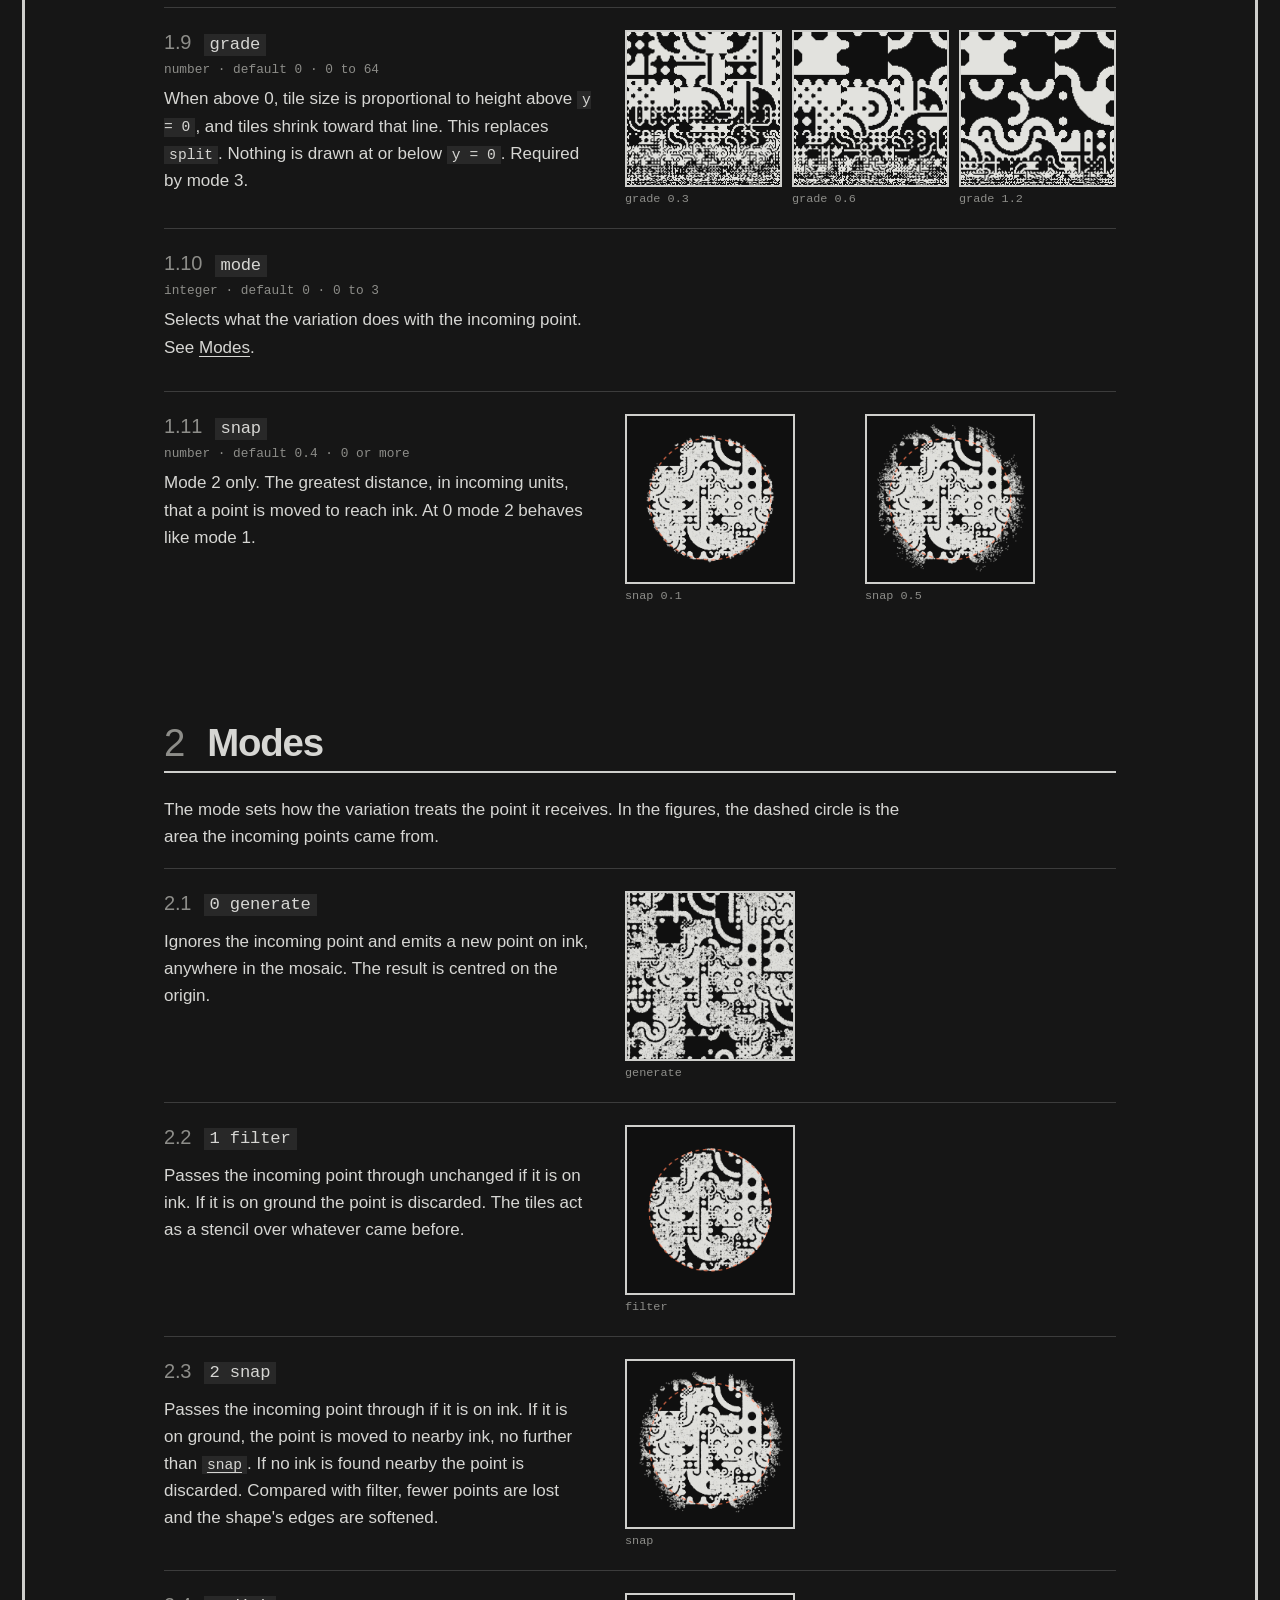
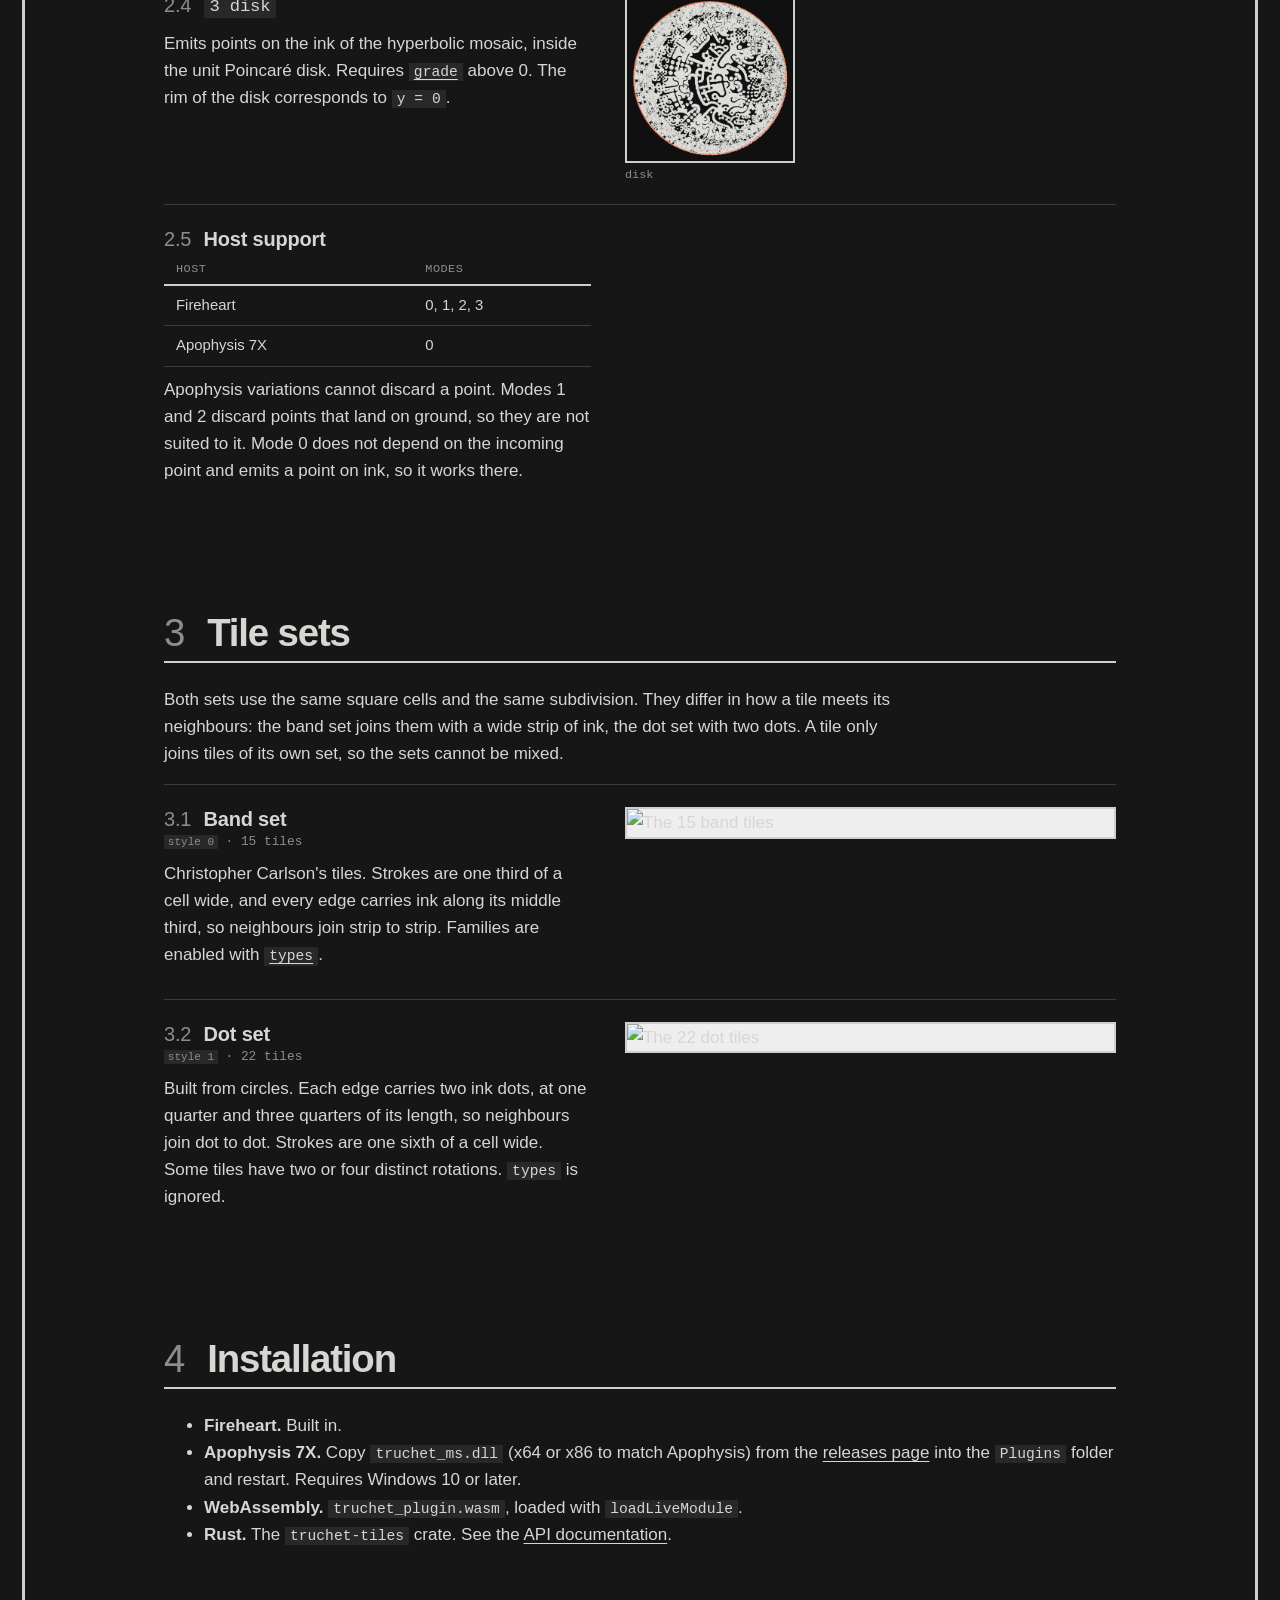
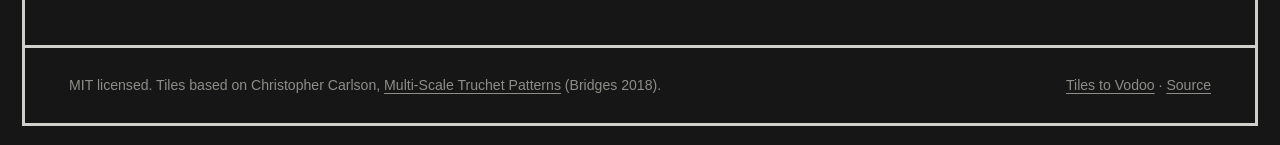
==== commit 2247e8c1: "docs: rewrite the homepage copy Tighter wording for every section, bullet lists for the tile sets, s" ====
--- a/docs/reference.html
+++ b/docs/reference.html
@@ -155,7 +155,7 @@
       <li><b>Rust.</b> The <code>truchet-tiles</code> crate. See the <a href="api/">API documentation</a>.</li>
     </ul>
   </article>
-  <footer class="foot"><span>MIT licensed. Tiles after Christopher Carlson, <a href="https://archive.bridgesmathart.org/2018/bridges2018-39.pdf">Multi-Scale Truchet Patterns</a> (Bridges 2018).</span><span><a href="./">Tiles to Vodoo</a> &middot; <a href="__REPO_URL__">Source</a></span></footer>
+  <footer class="foot"><span>MIT licensed. Tiles based on Christopher Carlson, <a href="https://archive.bridgesmathart.org/2018/bridges2018-39.pdf">Multi-Scale Truchet Patterns</a> (Bridges 2018).</span><span><a href="./">Tiles to Vodoo</a> &middot; <a href="__REPO_URL__">Source</a></span></footer>
 </div>
 <script src="assets/truchet.js"></script>
 <script src="assets/docs.js"></script>
--- a/docs/assets/site.css
+++ b/docs/assets/site.css
@@ -51,6 +51,8 @@
 .two{display:grid;grid-template-columns:minmax(0,.9fr) minmax(0,1.1fr);gap:44px;align-items:start;margin-top:34px}
 @media(max-width:900px){.two{grid-template-columns:1fr}.sec{padding:56px 20px 50px}}
 .say p{margin:.8em 0}
+.say ul{margin:.8em 0;padding-left:1.25em}
+.say li{margin:.4em 0}
 .say .when{border-left:3px solid var(--line);padding-left:14px;margin:1.1em 0;font-size:.98rem}
 .say .when b{font-weight:700;color:var(--hot)}
 /* widget shell */
@@ -110,6 +112,10 @@
 #s1 .w .cv:first-child{max-width:420px;margin:0 auto}
 
 .intro{padding:34px 44px 56px}
+.hero{display:block;margin:8px 44px 0;border:2px solid var(--line);background:#05070c;max-width:920px}
+.hero img{display:block;width:100%;height:auto}
+.hero figcaption{padding:10px 14px;border-top:2px solid var(--line);font-size:.86rem;color:var(--dim)}
+@media(max-width:900px){.hero{margin:8px 20px 0}}
 .intro .huge{margin-top:6px}
 .intro p{font-size:1.12rem;max-width:40em}
 @media(max-width:900px){.intro{padding:24px 20px 40px}}
@@ -180,4 +186,5 @@
 @media(max-width:820px){.doc{padding:10px 18px 60px}.param{grid-template-columns:minmax(0,1fr)}.contents ol ol{columns:1}.contents{display:block}}
 
 fireheart-viewer{display:block;max-width:100%;margin:0 auto}
+
 .ex{display:grid;grid-template-columns:repeat(auto-fit,minmax(min(100%,230px),1fr));gap:14px;margin-top:18px}.ex figure{margin:0;border:2px solid var(--line);min-width:0}.ex figcaption{padding:8px 10px;font-size:.82rem;color:var(--dim);border-top:2px solid var(--line)}
